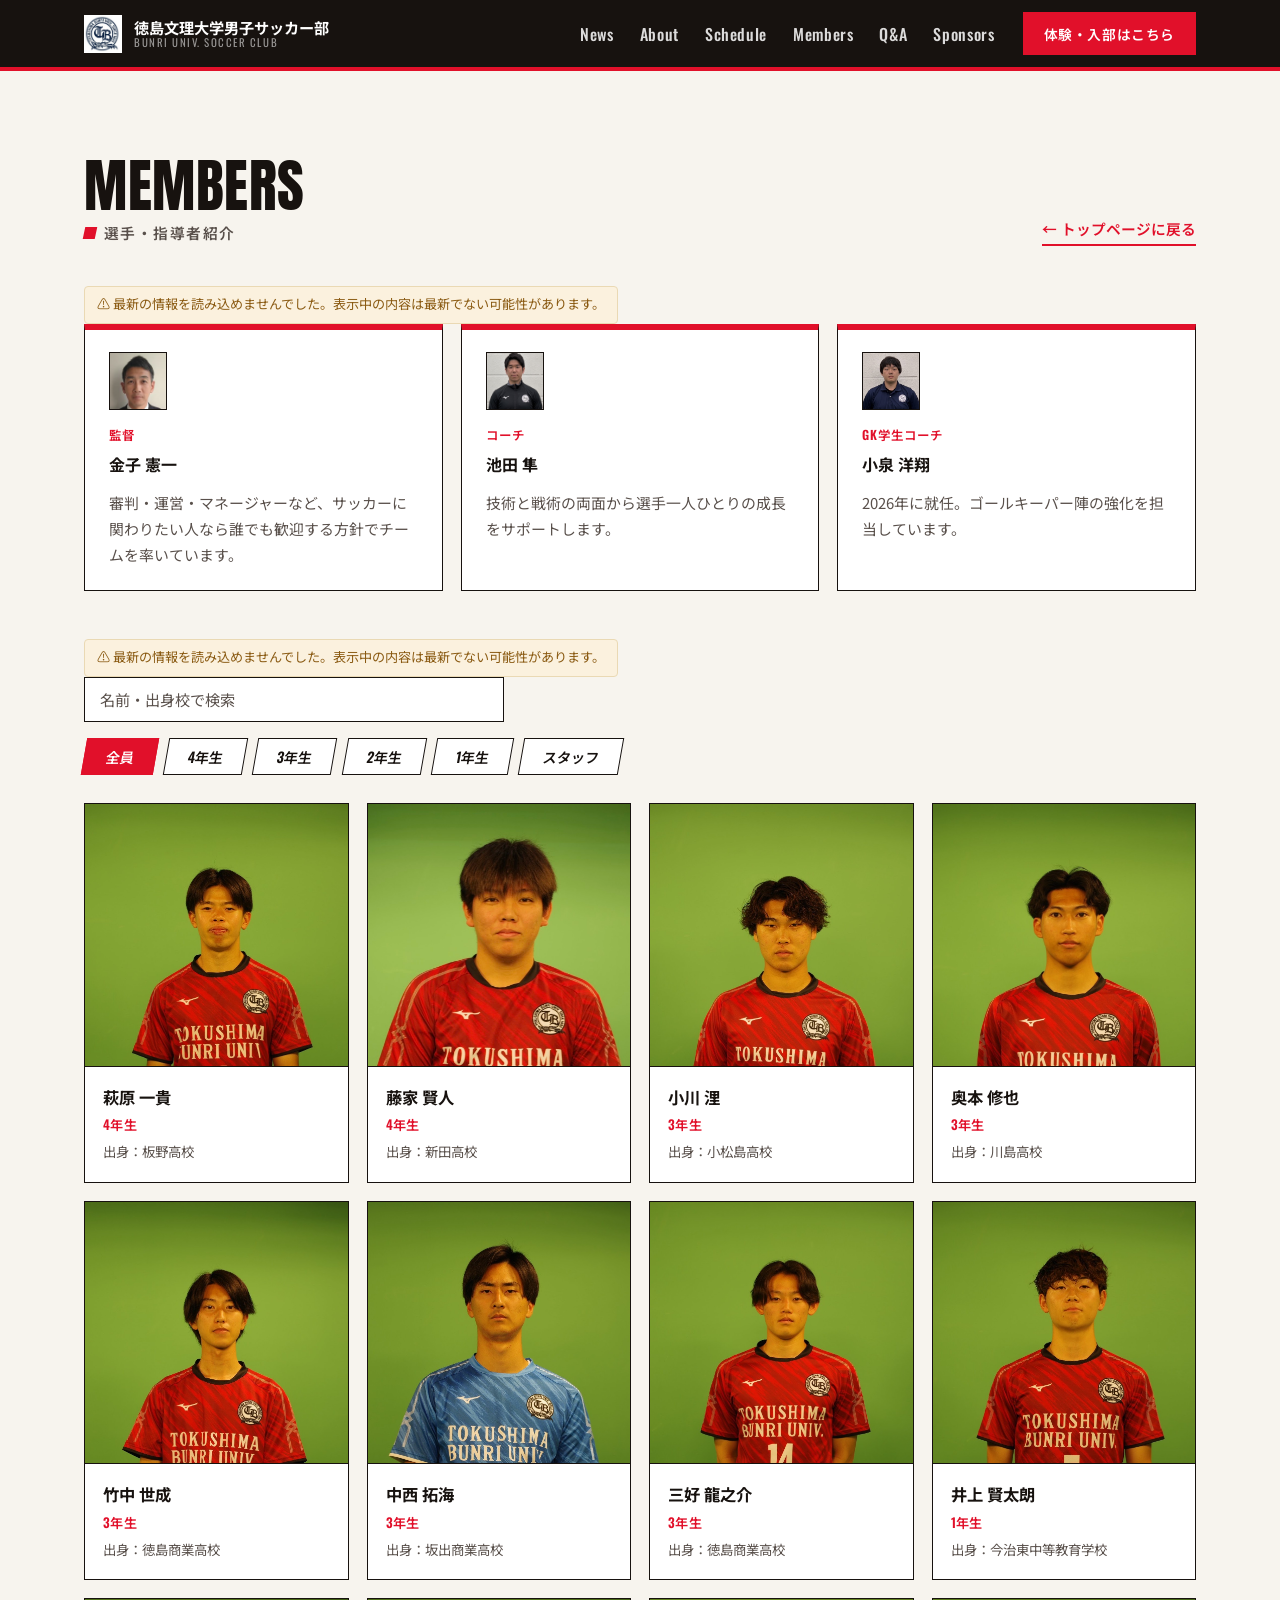
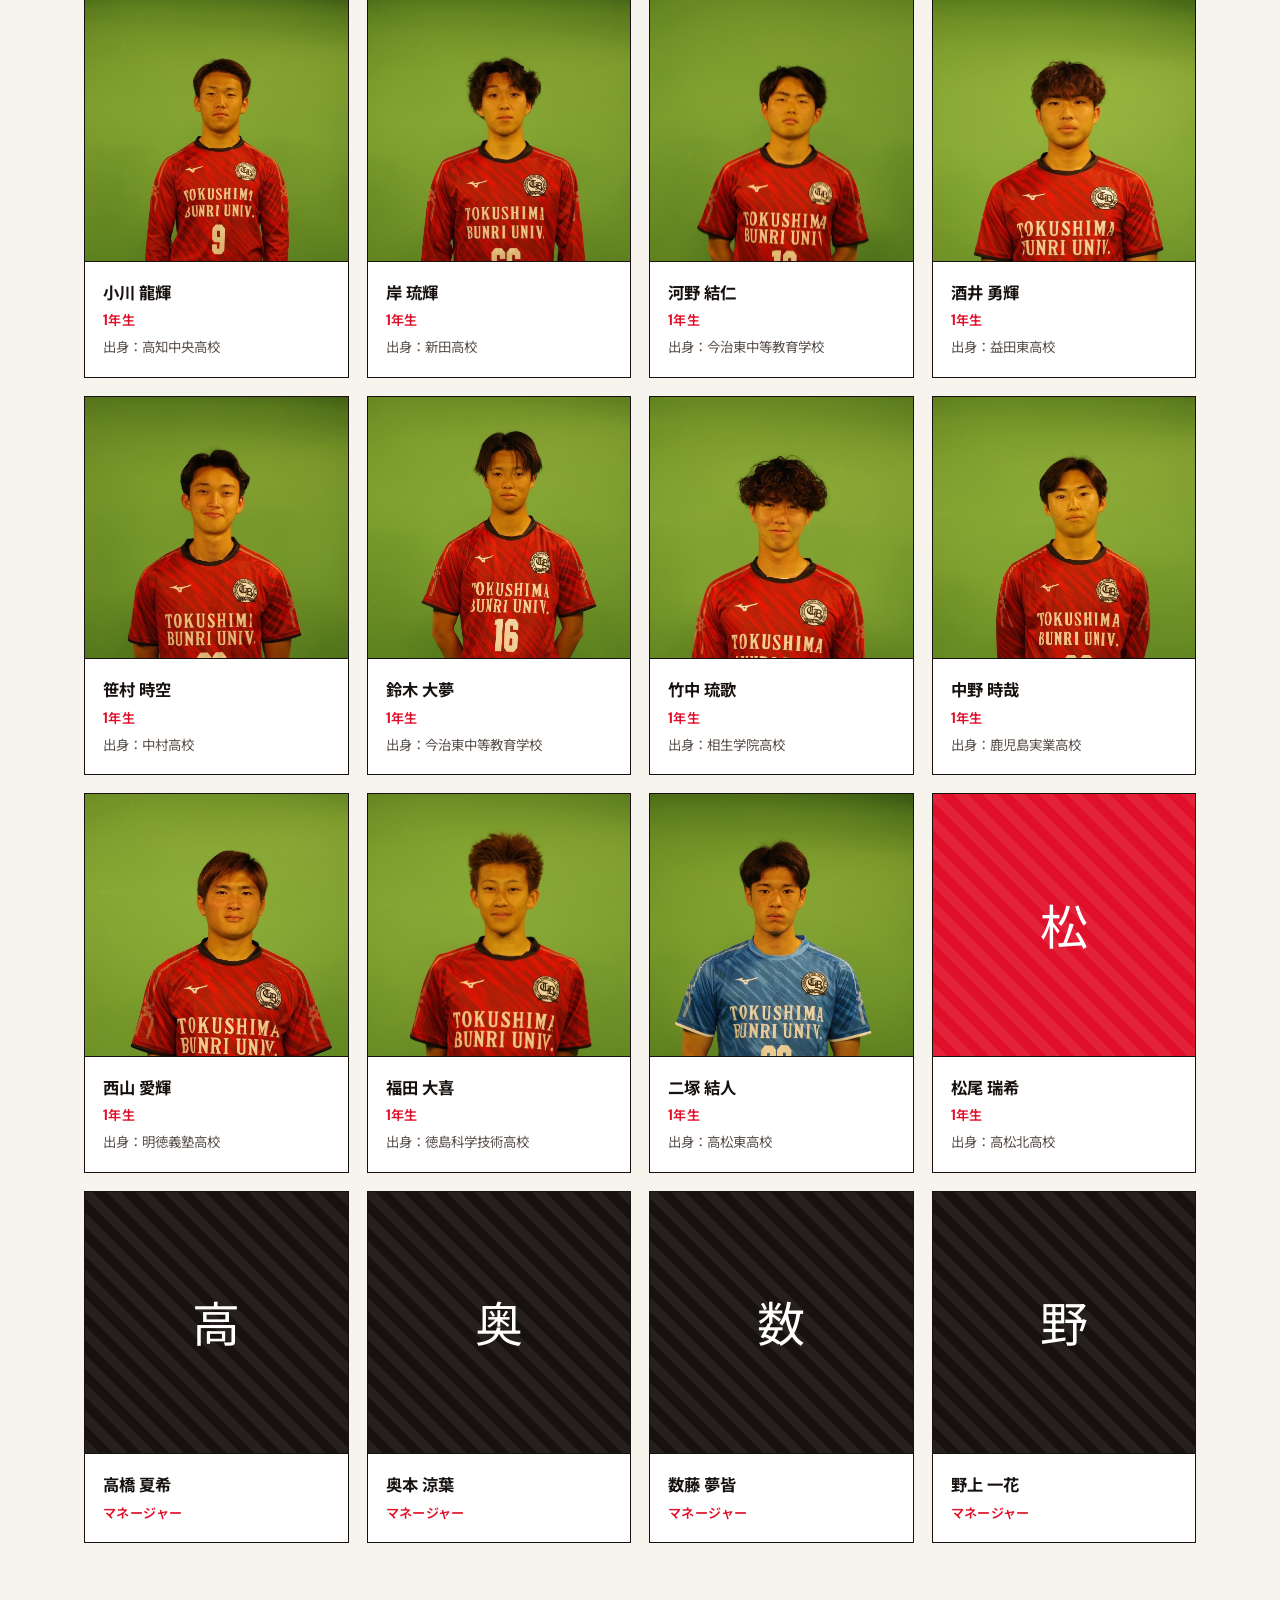
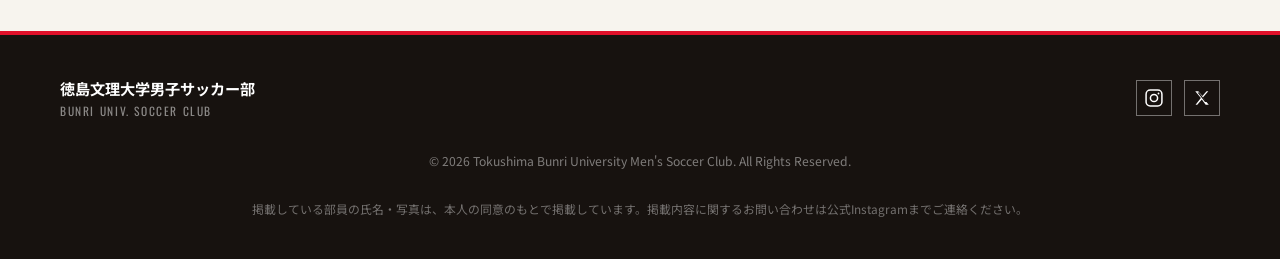
==== members.html @ 6e0c403d "スマホ版の余白をモバイル標準水準に調整 - セクションパディング：88px → 64px（スポーツ系サイトの一般的な水準） - セクション見出し余白を縮小（40px → 28px） - ヒーローエリア" ====
<!DOCTYPE html>
<html lang="ja">
<head>
<meta charset="UTF-8">
<meta name="viewport" content="width=device-width, initial-scale=1.0">
<script>
  // ブラウザの「更新前のスクロール位置を自動で復元する」機能を無効にする
  if ('scrollRestoration' in history) {
    history.scrollRestoration = 'manual';
  }
</script>
<title>部員紹介 | 徳島文理大学男子サッカー部</title>
<meta name="description" content="徳島文理大学男子サッカー部の選手・監督・コーチ紹介です。">

<link rel="icon" href="images/favicon.ico" sizes="any">
<link rel="icon" type="image/png" sizes="32x32" href="images/favicon-32x32.png">
<link rel="icon" type="image/png" sizes="16x16" href="images/favicon-16x16.png">
<link rel="icon" type="image/png" sizes="192x192" href="images/icon-192.png">
<link rel="apple-touch-icon" href="images/apple-touch-icon.png">

<meta property="og:type" content="website">
<meta property="og:site_name" content="徳島文理大学男子サッカー部">
<meta property="og:title" content="部員紹介 | 徳島文理大学男子サッカー部">
<meta property="og:description" content="徳島文理大学男子サッカー部の選手・監督・コーチ紹介です。">
<meta property="og:url" content="https://test-clubsoceer.netlify.app/members.html">
<meta property="og:image" content="https://test-clubsoceer.netlify.app/images/ogp.jpg">
<meta name="twitter:card" content="summary_large_image">
<link rel="preconnect" href="https://fonts.googleapis.com">
<link rel="preconnect" href="https://fonts.gstatic.com" crossorigin>
<link href="https://fonts.googleapis.com/css2?family=Anton&family=Noto+Sans+JP:wght@400;500;700;900&family=Oswald:wght@400;500;600;700&display=swap" rel="stylesheet">
<link rel="stylesheet" href="styles.css">
</head>
<body>

<a class="skip-link" href="#main">本文へスキップ</a>

<!-- ===== HEADER =====
     index.html と同じヘッダーです。クラブ名・SNSリンクなどは data.js の siteData から自動反映されます -->
<header class="site-header" id="top">
  <div class="header-inner">
    <a href="index.html" class="logo" aria-label="徳島文理大学男子サッカー部 トップへ">
      <span class="logo-mark js-logo-initial" aria-hidden="true">B</span>
      <span class="logo-text">
        <span class="logo-jp js-club-name-jp">徳島文理大学男子サッカー部</span>
        <span class="logo-en js-club-name-en">BUNRI UNIV. SOCCER CLUB</span>
      </span>
    </a>

    <button class="nav-toggle" id="navToggle" aria-expanded="false" aria-controls="primaryNav" aria-label="メニューを開く">
      <span></span><span></span><span></span>
    </button>

    <nav class="primary-nav" id="primaryNav">
      <ul>
        <li><a href="news.html" class="nav-link">News</a></li>
        <li><a href="index.html#about" class="nav-link">About</a></li>
        <li><a href="schedule.html" class="nav-link">Schedule</a></li>
        <li><a href="members.html" class="nav-link">Members</a></li>
        <li><a href="index.html#faq" class="nav-link">Q&amp;A</a></li>
        <li><a href="index.html#sponsors" class="nav-link">Sponsors</a></li>
      </ul>
      <a href="#" target="_blank" rel="noopener" class="btn btn-cta nav-cta js-instagram-link">体験・入部はこちら</a>
    </nav>
  </div>
</header>

<main id="main">

  <!-- ===== 部員紹介（ホームと同じ Members の中身を再利用） =====
       中身は data.js の staffData / playersData（またはGoogleスプレッドシート連携）を
       JavaScript で自動的に流し込みます。 -->
  <section class="section members-section">
    <div class="section-inner">
      <div class="section-head">
        <h2 class="section-title"><span class="section-title-en">Members</span><span class="section-title-jp">選手・指導者紹介</span></h2>
        <a href="index.html#members" class="section-link">← トップページに戻る</a>
      </div>

      <p class="sync-warning" id="pageStaffSyncWarning" hidden>⚠ 最新の情報を読み込めませんでした。表示中の内容は最新でない可能性があります。</p>
      <div class="staff-comments" id="pageStaffComments">
        <!-- members-archive.js がここに自動で表示します -->
      </div>

      <p class="sync-warning" id="pagePlayersSyncWarning" hidden>⚠ 最新の情報を読み込めませんでした。表示中の内容は最新でない可能性があります。</p>
      <div class="search-bar">
        <input type="search" id="membersSearchInput" class="search-input" placeholder="名前・出身校で検索" aria-label="部員を名前や出身校で検索">
      </div>
      <div class="filter-bar" role="group" aria-label="選手フィルター">
        <button class="filter-btn is-active" data-filter="all">全員</button>
        <button class="filter-btn" data-filter="4年">4年生</button>
        <button class="filter-btn" data-filter="3年">3年生</button>
        <button class="filter-btn" data-filter="2年">2年生</button>
        <button class="filter-btn" data-filter="1年">1年生</button>
        <button class="filter-btn" data-filter="スタッフ">スタッフ</button>
      </div>

      <div class="player-grid" id="pagePlayerGrid">
        <!-- members-archive.js がここに自動で表示します -->
      </div>
      <p class="filter-empty" id="pageFilterEmpty" hidden>該当する部員がいません。</p>
      <div class="section-extras" id="pageMembersExtras">
        <!-- 「その他」シートで「Membersの「◯◯」」という行を追加すると、ここに自動で表示されます -->
      </div>
    </div>
  </section>

</main>

<!-- ===== FOOTER =====
     index.html と同じフッターです -->
<footer class="site-footer">
  <div class="footer-inner">
    <div class="footer-brand">
      <span class="logo-jp js-club-name-jp">徳島文理大学男子サッカー部</span>
      <span class="logo-en js-club-name-en">BUNRI UNIV. SOCCER CLUB</span>
    </div>

    <ul class="footer-social">
      <li><a href="#" target="_blank" rel="noopener" aria-label="Instagram" class="js-instagram-link">
        <svg viewBox="0 0 24 24" width="20" height="20"><rect x="2.5" y="2.5" width="19" height="19" rx="5" fill="none" stroke="currentColor" stroke-width="1.8"/><circle cx="12" cy="12" r="4.3" fill="none" stroke="currentColor" stroke-width="1.8"/><circle cx="17.4" cy="6.6" r="1.1" fill="currentColor"/></svg>
      </a></li>
      <li><a href="#" target="_blank" rel="noopener" aria-label="X (Twitter)" class="js-x-link">
        <svg viewBox="0 0 24 24" width="18" height="18"><path fill="currentColor" d="M3 3l7.5 9.1L3.4 21h2.3l6-6.9L16.9 21H21l-7.9-9.6L20.4 3h-2.3l-5.6 6.4L7.1 3H3zm3.1 1.6h2l9.9 12.8h-2L6.1 4.6z"/></svg>
      </a></li>
    </ul>

    <p class="footer-copy" id="footerCopy">&copy; 2026 Tokushima Bunri University Men's Soccer Club. All Rights Reserved.</p>
    <p class="footer-note">掲載している部員の氏名・写真は、本人の同意のもとで掲載しています。掲載内容に関するお問い合わせは公式Instagramまでご連絡ください。</p>
  </div>
</footer>

<script src="data.js"></script>
<script src="sheets-sync.js"></script>
<script src="script.js"></script>
<script src="members-archive.js"></script>
</body>
</html>
---- styles.css ----
/* =========================================================
   徳島文理大学男子サッカー部 - スタイルシート
   デザイン方針：部活ポスター風（角ばった・平面的・赤×黒×紙色）
   ・グラデーション、丸角、ぼかし影は使わない
   ・アクセントは「斜めに傾いたタグ」「ベタ塗りのずらし影」
========================================================= */
:root{
  --red:        #E1102A;
  --red-deep:   #A50D20;
  --ink:        #17120F;
  --ink-soft:   #59504B;
  --paper:      #F7F4EE;
  --white:      #FFFFFF;
  --line:       rgba(23,18,15,.18);

  --font-display: "Anton", "Oswald", "Noto Sans JP", sans-serif;
  --font-label: "Oswald", "Noto Sans JP", sans-serif;
  --font-body: "Noto Sans JP", sans-serif;

  --max-width: 1160px;
  --header-height: 66px; /* .site-header の実際の高さの目安（ヒーローを「画面いっぱい」にする計算に使う） */
}

*, *::before, *::after{ box-sizing: border-box; }
html{ scroll-behavior: smooth; }
@media (prefers-reduced-motion: reduce){
  html{ scroll-behavior: auto; }
  *{ animation-duration: .001ms !important; animation-iteration-count: 1 !important; transition-duration: .001ms !important; }
}

body{
  margin: 0;
  font-family: var(--font-body);
  color: var(--ink);
  background: var(--paper);
  line-height: 1.75;
  -webkit-font-smoothing: antialiased;
}

h1, h2, h3{ font-family: var(--font-display); margin: 0; font-weight: 400; }

a{ color: inherit; text-decoration: none; }
ul{ list-style: none; margin: 0; padding: 0; }
img{ max-width: 100%; display: block; }
button{ font-family: inherit; cursor: pointer; }
input, textarea, select{ font-family: inherit; font-size: 1rem; }

::selection{ background: var(--red); color: var(--white); }

.skip-link{
  position: absolute; left: -999px; top: 0;
  background: var(--red); color: var(--white); padding: .6em 1em; z-index: 200;
}
.skip-link:focus{ left: 0; }

:focus-visible{
  outline: 3px solid var(--red);
  outline-offset: 2px;
}

.section-inner{
  max-width: var(--max-width);
  margin: 0 auto;
  padding: 0 24px;
}
.section-inner--narrow{ max-width: 760px; }

.section{ padding: 88px 0; }

/* ---- 見出し：大きな英字＋赤い角形マーク付き日本語ラベル ---- */
.section-head{
  display: flex;
  align-items: flex-end;
  justify-content: space-between;
  gap: 20px;
  margin-bottom: 40px;
  flex-wrap: wrap;
}
.section-link{
  font-family: var(--font-label);
  font-weight: 600;
  font-size: .92rem;
  color: var(--red);
  border-bottom: 2px solid var(--red);
  padding-bottom: 2px;
  white-space: nowrap;
}
.section-link:hover{ background: var(--red); color: var(--white); }

.section-title{
  display: flex;
  flex-direction: column;
  gap: 6px;
  margin-bottom: 44px;
}
.section-head .section-title{ margin-bottom: 0; }
.section-title-en{
  font-family: var(--font-display);
  font-size: clamp(2.5rem, 5.8vw, 3.6rem);
  letter-spacing: .01em;
  color: var(--ink);
  line-height: .95;
  text-transform: uppercase;
}
.section-title-jp{
  font-family: var(--font-label);
  font-size: .92rem;
  font-weight: 600;
  letter-spacing: .1em;
  color: var(--ink-soft);
  display: flex;
  align-items: center;
  gap: 8px;
}
.section-title-jp::before{
  content: "";
  width: 12px;
  height: 12px;
  background: var(--red);
  transform: skewX(-12deg);
  flex-shrink: 0;
}
.section-title--light .section-title-en{ color: var(--white); }
.section-title--light .section-title-jp{ color: rgba(255,255,255,.72); }

.sub-title{
  font-family: var(--font-label);
  font-size: 1.15rem;
  font-weight: 600;
  letter-spacing: .04em;
  color: var(--ink);
  margin: 0 0 20px;
  padding-left: 14px;
  border-left: 5px solid var(--red);
}

/* ---- ボタン：角ばった長方形＋ベタ塗りずらし影 ---- */
.btn{
  display: inline-flex;
  align-items: center;
  justify-content: center;
  gap: .4em;
  padding: .85em 1.7em;
  font-family: var(--font-label);
  font-weight: 600;
  font-size: .96rem;
  letter-spacing: .04em;
  border: 2px solid var(--ink);
  background: transparent;
  color: var(--ink);
  transition: transform .12s ease, box-shadow .12s ease, background-color .12s ease, color .12s ease;
  white-space: nowrap;
}
.btn:hover{
  transform: translate(-3px, -3px);
  box-shadow: 5px 5px 0 var(--ink);
}
.btn-cta{
  background: var(--red);
  border-color: var(--ink);
  color: var(--white);
}
.btn-ghost{
  border-color: var(--ink);
  color: var(--ink);
}
.btn-ghost:hover{ background: var(--ink); color: var(--white); }

/* =========================================================
   HEADER
========================================================= */
.site-header{
  position: sticky;
  top: 0;
  z-index: 100;
  background: var(--ink);
  border-bottom: 4px solid var(--red);
}
.header-inner{
  max-width: var(--max-width);
  margin: 0 auto;
  padding: 12px 24px;
  display: flex;
  align-items: center;
  justify-content: space-between;
  gap: 16px;
}
.logo{
  display: flex;
  align-items: center;
  gap: 12px;
  color: var(--white);
}
.logo-mark{
  display: flex;
  align-items: center;
  justify-content: center;
  width: 38px;
  height: 38px;
  background: var(--red);
  color: var(--white);
  font-family: var(--font-display);
  font-size: 1.25rem;
  flex-shrink: 0;
  overflow: hidden;
}
.logo-mark-img{
  width: 100%;
  height: 100%;
  object-fit: cover;
  display: block;
}
.logo-text{ display: flex; flex-direction: column; line-height: 1.2; }
.logo-jp{ font-weight: 700; font-size: .95rem; }
.logo-en{
  font-family: var(--font-label);
  font-size: .68rem;
  letter-spacing: .14em;
  color: rgba(255,255,255,.55);
}

.nav-toggle{
  display: none;
  flex-direction: column;
  justify-content: center;
  gap: 5px;
  width: 40px;
  height: 40px;
  background: transparent;
  border: none;
  padding: 0;
}
.nav-toggle span{
  display: block;
  height: 2px;
  background: var(--white);
}

.primary-nav{
  display: flex;
  align-items: center;
  gap: 26px;
}
.primary-nav ul{
  display: flex;
  gap: 22px;
}
.nav-link{
  font-family: var(--font-label);
  font-weight: 500;
  font-size: 1rem;
  letter-spacing: .04em;
  color: rgba(255,255,255,.85);
  padding: 6px 2px;
  border-bottom: 2px solid transparent;
  transition: border-color .12s ease, color .12s ease;
}
.nav-link:hover{ color: var(--red); border-color: var(--red); }
.nav-cta{
  padding: .55em 1.4em;
  font-size: .86rem;
  border-color: var(--red);
}
.nav-cta:hover{
  transform: none;
  box-shadow: none;
  background: var(--red-deep);
  border-color: var(--red-deep);
}

@media (max-width: 900px){
  .nav-toggle{ display: flex; }
  .primary-nav{
    position: fixed;
    inset: 66px 0 auto 0;
    background: var(--ink);
    flex-direction: column;
    align-items: stretch;
    padding: 20px 24px 28px;
    gap: 20px;
    border-bottom: 4px solid var(--red);
    transform: translateY(-120%);
    opacity: 0;
    transition: transform .22s ease, opacity .22s ease;
  }
  .primary-nav.is-open{ transform: translateY(0); opacity: 1; }
  .primary-nav ul{ flex-direction: column; gap: 4px; }
  .nav-link{ display: block; padding: 12px 4px; border-bottom: 1px solid rgba(255,255,255,.12); }
  .nav-cta{ text-align: center; margin-top: 4px; }
}

/* =========================================================
   HERO（写真を画面いっぱいに敷き、暗めのベタ塗りパネルで
   文字を読みやすくする。グラデーションではなく単色の半透明を
   使うことで、このサイトの「面で分ける」ポスター的な方針を保つ）
========================================================= */
.hero{
  position: relative;
  overflow: hidden;
  background: var(--ink); /* 写真が読み込まれる前・無い場合の下地 */
  color: var(--white);
  padding: 80px 24px;
  display: flex;
  align-items: center;
  border-bottom: 2px solid var(--ink);
  /* ヘッダー(sticky)の高さを差し引いて、ヘッダー＋ヒーローでちょうど画面1枚分になるようにする。
     dvh対応ブラウザでは、スマホのアドレスバーの出し引きにも自然に追従する */
  height: calc(100vh - var(--header-height));
  height: calc(100dvh - var(--header-height));
  min-height: 480px; /* 極端に低い画面でも文字が窮屈にならないための下限 */
}
/* 写真（1枚 or 複数枚のスライドショー）：背景として画面いっぱいに敷く */
.hero-photo{
  position: absolute;
  inset: 0;
  z-index: 0;
  overflow: hidden;
  background: var(--ink);
}
.hero-slide{
  position: absolute;
  inset: 0;
  opacity: 0;
  transition: opacity 1.1s ease;
  z-index: 0;
}
.hero-slide.is-active{ opacity: 1; z-index: 1; }
.hero-photo-img{
  width: 100%;
  height: 100%;
  object-fit: cover;
  display: block;
}
/* 写真の上に敷く、単色の半透明パネル（文字を読みやすくするため。
   グラデーションは使わない） */
.hero-overlay{
  position: absolute;
  inset: 0;
  z-index: 1;
  background: rgba(10, 8, 7, .52);
  pointer-events: none;
}
/* うっすら赤の斜線テクスチャ（ポスターの網掛け風）。画面全体に敷く */
.hero-arc{
  position: absolute;
  inset: 0;
  z-index: 2;
  pointer-events: none;
  background: repeating-linear-gradient(
    -55deg,
    transparent 0 12px,
    rgba(225,16,42,.1) 12px 14px
  );
}
.hero-inner{ position: relative; z-index: 3; max-width: 640px; }
.eyebrow{
  display: inline-block;
  font-family: var(--font-label);
  letter-spacing: .16em;
  font-size: .78rem;
  font-weight: 600;
  color: var(--white);
  background: var(--red);
  padding: .35em 1em;
  transform: skewX(-10deg);
  margin: 0 0 22px;
}
.hero-copy{
  font-family: var(--font-body);
  font-weight: 900;
  font-size: clamp(2.3rem, 5.4vw, 3.7rem);
  line-height: 1.22;
  letter-spacing: .01em;
  color: var(--white);
  text-shadow: 0 2px 18px rgba(0,0,0,.35); /* 写真の明暗が揺れても文字の輪郭が飛ばないように */
}
.hero-copy-accent{
  display: inline-block;
  background: var(--red);
  color: var(--white);
  padding: 0 .14em;
  transform: skewX(-6deg);
}
.hero-sub{
  margin: 24px 0 32px;
  font-size: 1rem;
  color: rgba(255,255,255,.86);
  max-width: 520px;
}
.hero-actions{ display: flex; gap: 16px; flex-wrap: wrap; margin-bottom: 44px; }
.hero .btn-ghost{ border-color: var(--white); color: var(--white); }
.hero .btn-ghost:hover{ background: var(--white); color: var(--ink); box-shadow: 5px 5px 0 rgba(255,255,255,.35); }

.hero-stats{
  display: flex;
  gap: 40px;
  margin: 0;
  padding-top: 26px;
  border-top: 2px solid rgba(255,255,255,.35);
  flex-wrap: wrap;
}
.hero-stats > div{
  border-left: 4px solid var(--red);
  padding-left: 14px;
}
.hero-stats dt{
  font-family: var(--font-label);
  font-size: .74rem;
  letter-spacing: .08em;
  color: rgba(255,255,255,.72);
  margin-bottom: 4px;
}
.hero-stats dd{
  margin: 0;
  font-family: var(--font-display);
  font-size: 2.1rem;
  line-height: 1;
  color: var(--white);
}
.hero-stats dd span{
  font-size: .95rem;
  font-family: var(--font-label);
  margin-left: 3px;
  color: rgba(255,255,255,.72);
}

/* インジケーター（点）：写真が複数枚（スライドショー）のときだけJSで表示される */
.hero-dots{
  position: absolute;
  bottom: 22px;
  left: 50%;
  transform: translateX(-50%);
  display: flex;
  gap: 8px;
  z-index: 4;
}
.hero-dot{
  width: 9px;
  height: 9px;
  border-radius: 50%;
  background: rgba(255,255,255,.45);
  border: 1.5px solid rgba(255,255,255,.7);
  padding: 0;
  cursor: pointer;
  transition: background .2s;
}
.hero-dot.is-active{ background: var(--white); }

/* 写真が1枚も設定されていない場合のダミー表示 */
.photo-placeholder{
  width: 100%; height: 100%;
  display: flex; flex-direction: column; align-items: center; justify-content: center;
  gap: 10px;
  background:
    repeating-linear-gradient(45deg, rgba(255,255,255,.05) 0 12px, transparent 12px 24px),
    var(--ink);
  color: rgba(255,255,255,.7);
}
.photo-placeholder span{
  font-family: var(--font-label);
  letter-spacing: .18em;
  font-size: .78rem;
}

@media (max-width: 900px){
  .hero{
    /* スマホでは「背景いっぱい＋テキスト重ね」は無理なので、
       上下2段レイアウトに戻す。写真は縁なし・画面幅いっぱいにして
       PC版に近い、面で見せるシンプルな印象にする */
    position: relative;
    background: var(--paper);
    color: var(--ink);
    height: auto;
    min-height: unset;
    padding: 0 0 40px;
    align-items: flex-start;
    flex-wrap: wrap;
    gap: 0;
  }
  .hero-photo{
    position: relative; /* ← これが無いと中のスライド画像がセクション全体に広がってしまう */
    inset: auto;
    z-index: auto;
    width: 100%;
    height: 240px;
    overflow: hidden;
    background: var(--ink);
    border: none;
    box-shadow: none; /* PC版と同じく縁なし・フチなしのシンプルな見せ方に */
    order: -1; /* 写真をテキストより上に配置 */
  }
  .hero-photo-img, .hero-slide, .photo-placeholder{
    width: 100%;
    height: 100%;
    object-fit: cover;
    display: block;
  }
  .hero-overlay{ display: none; /* スマホでは暗パネル不要 */ }
  .hero-arc{
    display: none; /* スマホでは斜線テクスチャ不要 */
  }
  .hero-inner{
    position: static;
    z-index: auto;
    max-width: none;
    width: 100%;
    padding: 28px 20px 0;
    color: var(--ink);
  }
  .eyebrow{ color: var(--white); }
  .hero-copy{ color: var(--ink); text-shadow: none; }
  .hero-copy-accent{ background: var(--red); }
  .hero-sub{ color: var(--ink-soft); }
  .hero .btn-ghost{ border-color: var(--ink); color: var(--ink); }
  .hero .btn-ghost:hover{ background: var(--ink); color: var(--white); }
  .hero-stats{
    border-top: 2px solid var(--ink);
    color: var(--ink);
  }
  .hero-stats > div{ border-left: 4px solid var(--red); }
  .hero-stats dt{ color: var(--ink-soft); }
  .hero-stats dd{ color: var(--ink); }
  .hero-stats dd span{ color: var(--ink-soft); }
  /* 複数枚の写真が設定されているときは、スマホでも切り替え用の点を表示する */
  .hero-dots{ bottom: 10px; }
}

/* =========================================================
   NEWS（カードをやめて新聞の一覧風の行組みに）
========================================================= */
.news-grid{
  display: flex;
  flex-direction: column;
  border-top: 2px solid var(--ink);
}
.news-card{
  display: grid;
  grid-template-columns: 112px 96px 1fr auto;
  grid-template-areas:
    "date tag title more"
    "date tag text  more";
  column-gap: 20px;
  row-gap: 4px;
  align-items: start;
  padding: 20px 4px;
  border-bottom: 1px solid var(--line);
  scroll-margin-top: 90px; /* headerがstickyなので、アンカージャンプ時に隠れないよう余白を確保 */
}
.news-date{
  grid-area: date;
  font-family: var(--font-label);
  font-weight: 600;
  color: var(--ink);
  font-size: .9rem;
  letter-spacing: .02em;
  padding-top: 2px;
}
.news-tag-group{
  grid-area: tag;
  display: flex;
  flex-direction: column;
  align-items: stretch; /* お知らせタグと固定/重要タグの横幅を揃える */
  gap: 6px;
}
.news-tag{
  justify-self: start;
  text-align: center;
  font-family: var(--font-label);
  font-size: .72rem;
  font-weight: 600;
  letter-spacing: .05em;
  padding: .28em .9em;
  transform: skewX(-10deg);
}
.news-tag--match{ background: var(--red); color: var(--white); }
.news-tag--info{ border: 1.5px solid var(--ink); color: var(--ink); }
.news-tag--recruit{ background: var(--ink); color: var(--white); }
.news-tag-pinned{
  text-align: center;
  font-family: var(--font-label);
  font-size: .66rem;
  font-weight: 700;
  letter-spacing: .05em;
  padding: .22em .8em;
  background: var(--paper);
  color: var(--red);
  border: 1.5px solid var(--red);
  transform: skewX(-10deg);
}
.news-title{
  grid-area: title;
  font-family: var(--font-body);
  font-weight: 700;
  font-size: 1.05rem;
  line-height: 1.4;
  margin: 0;
}
.news-text{
  grid-area: text;
  margin: 0;
  color: var(--ink-soft);
  font-size: .9rem;
}
.news-more{
  grid-area: more;
  align-self: center;
  font-family: var(--font-label);
  font-size: .88rem;
  font-weight: 600;
  color: var(--red);
  white-space: nowrap;
}
.news-more::after{ content: " →"; }
.news-more:hover{ text-decoration: underline; }

@media (max-width: 720px){
  .news-card{
    grid-template-columns: auto 1fr;
    grid-template-areas:
      "date tag"
      "title title"
      "text  text"
      "more  more";
    row-gap: 6px;
  }
  .news-tag-group{ justify-self: end; align-items: stretch; }
}

/* =========================================================
   ABOUT
========================================================= */
.about-grid{
  display: grid;
  grid-template-columns: 1fr 1.1fr;
  gap: 48px;
  align-items: start;
  margin-bottom: 56px;
}
.about-slogan{
  font-family: var(--font-body);
  font-weight: 900;
  font-size: 1.9rem;
  color: var(--red);
  margin: 0 0 18px;
  line-height: 1.4;
}
.about-text{ color: var(--ink-soft); }

.about-facts{
  display: grid;
  grid-template-columns: 1fr 1fr;
  gap: 14px;
  margin: 0;
}
/* 「その他」シートで各セクションに自由に追加できる補足カード
   （News/Schedule/Members/Q&A/Sponsors共通。中身が無い時は何も表示されない） */
.section-extras{
  display: grid;
  grid-template-columns: 1fr 1fr;
  gap: 14px;
  margin: 24px 0 0;
  padding: 0;
  list-style: none;
}
.section-extras:empty{ display: none; margin: 0; }
.section-extras--light .fact-card{ background: transparent; border-color: rgba(255,255,255,.35); color: var(--white); }
.section-extras--light .fact-card dt{ color: var(--red); }
.section-extras--light .fact-note{ color: rgba(255,255,255,.6); }
@media (max-width: 640px){
  .section-extras{ grid-template-columns: 1fr; }
}
.fact-card{
  background: var(--white);
  border: 1.5px solid var(--ink);
  padding: 18px 20px;
}
.fact-card dt{
  font-family: var(--font-label);
  font-weight: 600;
  color: var(--red);
  letter-spacing: .05em;
  margin-bottom: 8px;
  font-size: .9rem;
  display: flex;
  align-items: center;
  gap: 7px;
}
.fact-card dt::before{
  content: "";
  width: 9px;
  height: 9px;
  background: var(--red);
  transform: skewX(-12deg);
  flex-shrink: 0;
}
.fact-card dd{ margin: 0; }
.fact-note{ color: var(--ink-soft); font-size: .83rem; }
.fact-note a{ color: var(--red); font-weight: 600; border-bottom: 1px solid var(--red); padding-bottom: 1px; }

.year-schedule-grid{
  display: grid;
  grid-template-columns: repeat(4, 1fr);
  gap: 0 24px;
}
.ys-card{
  border-top: 2px solid var(--ink);
  padding: 12px 2px 18px;
  display: flex;
  flex-direction: column;
  gap: 4px;
}
.ys-month{
  font-family: var(--font-display);
  color: var(--red);
  font-size: 1.35rem;
  line-height: 1;
}
.ys-body{ font-size: .86rem; color: var(--ink-soft); }

@media (max-width: 900px){
  .about-grid{ grid-template-columns: 1fr; }
  .about-facts{ grid-template-columns: 1fr; }
  .year-schedule-grid{ grid-template-columns: repeat(2, 1fr); }
}

/* =========================================================
   SCHEDULE / RESULTS（黒ベタ＋細い斜線テクスチャの掲示板風）
========================================================= */
.results-section{
  background:
    repeating-linear-gradient(-55deg, rgba(255,255,255,.02) 0 2px, transparent 2px 16px),
    var(--ink);
  color: var(--white);
}
.scoreboard{
  border: 1px solid rgba(255,255,255,.3);
}
#scheduleBody{ display: contents; }
#archiveScheduleBody{ display: contents; }
.scoreboard-row{
  display: grid;
  grid-template-columns: 130px 200px 1fr 150px;
  align-items: center;
  padding: 15px 22px;
  border-bottom: 1px solid rgba(255,255,255,.15);
  font-family: var(--font-label);
  letter-spacing: .01em;
}
.scoreboard-row:last-child{ border-bottom: none; }
.scoreboard-row--today{
  border-top: 2px solid var(--red);
}
.scoreboard-row [data-label="対戦相手"]{ font-weight: 600; color: var(--white); }
.opponent-cell{
  display: flex;
  flex-wrap: wrap;
  align-items: baseline;
  column-gap: 10px;
  row-gap: 2px;
}
.opponent-name{ font-weight: 600; color: var(--white); }
.opponent-sub{
  flex-basis: 100%;
  font-family: var(--font-body);
  font-weight: 400;
  font-size: .76rem;
  letter-spacing: 0;
  color: rgba(255,255,255,.55);
}
.ha-badge{
  font-family: var(--font-label);
  font-size: .68rem;
  font-weight: 700;
  letter-spacing: .04em;
  padding: .2em .6em;
  border-radius: 2px;
  transform: skewX(-10deg);
}
.ha-badge.ha-home{ background: var(--red); color: var(--white); }
.ha-badge.ha-away{ background: rgba(255,255,255,.15); color: var(--white); border: 1px solid rgba(255,255,255,.4); }
.scoreboard-head{
  background: rgba(255,255,255,.07);
  font-size: .76rem;
  color: rgba(255,255,255,.6);
  letter-spacing: .14em;
  padding-top: 11px;
  padding-bottom: 11px;
  font-weight: 500;
}
.badge{
  display: inline-flex;
  align-items: center;
  justify-content: center;
  font-family: var(--font-label);
  font-weight: 600;
  font-size: .82rem;
  padding: .3em 1em;
  transform: skewX(-10deg);
}
.badge-link{
  border: 1.5px solid var(--white);
  color: var(--white);
  transition: background-color .12s ease, border-color .12s ease;
}
.badge-link:hover{ background: var(--red); border-color: var(--red); }
.badge-win{ background: var(--red); color: var(--white); }
.badge-lose{ background: rgba(255,255,255,.25); color: var(--white); }
.badge-draw{ border: 1.5px solid rgba(255,255,255,.6); color: var(--white); }
.badge-pending{
  border: 1.5px solid rgba(255,255,255,.4);
  color: rgba(255,255,255,.7);
}

.schedule-more-link{ text-align: center; margin: 18px 0 0; }

.results-note{
  margin-top: 20px;
  color: rgba(255,255,255,.7);
  font-size: .88rem;
}
.results-note a{ color: var(--white); border-bottom: 1px solid rgba(255,255,255,.5); }

@media (max-width: 760px){
  .scoreboard-head{ display: none; }
  .scoreboard-row{
    grid-template-columns: 1fr auto;
    grid-template-areas:
      "date   result"
      "opp    result"
      "comp   result";
    row-gap: 6px;
    column-gap: 14px;
  }
  .scoreboard-row [data-label="日付"]{ grid-area: date; }
  .scoreboard-row [data-label="結果"]{
    grid-area: result;
    justify-self: end;
    align-self: center;
  }
  .scoreboard-row [data-label="対戦相手"]{ grid-area: opp; font-size: 1.05rem; }
  .scoreboard-row [data-label="大会"]{ grid-area: comp; opacity: .7; }
}

/* =========================================================
   MEMBERS
========================================================= */
/* スマホ版のトップページ専用サマリーカード。
   PC版では常に非表示（.members-full がそのまま表示される） */
.members-summary{ display: none; }
.members-summary-photo{
  display: block;
  width: 100%;
  aspect-ratio: 16 / 10;
  object-fit: cover;
  border: 2px solid var(--ink);
  box-shadow: 8px 8px 0 var(--red);
  margin-bottom: 26px;
  background: var(--ink);
}
.members-summary-count{
  font-family: var(--font-display);
  font-size: 1.5rem;
  color: var(--ink);
  margin: 0 0 22px;
}

.staff-comments{
  display: grid;
  grid-template-columns: repeat(3, 1fr);
  gap: 18px;
  margin: 0 0 48px;
}
.comment-card{
  margin: 0;
  background: var(--white);
  border: 1.5px solid var(--ink);
  border-top: 6px solid var(--red);
  padding: 22px 24px;
}
.comment-avatar{
  width: 58px;
  height: 58px;
  object-fit: cover;
  display: block;
  margin-bottom: 14px;
  border: 1.5px solid var(--ink);
}
.comment-role{
  font-family: var(--font-label);
  color: var(--red);
  font-weight: 600;
  letter-spacing: .08em;
  font-size: .78rem;
  margin: 0 0 4px;
}
.comment-name{ font-weight: 700; margin: 0 0 12px; }
.comment-text{ margin: 0; color: var(--ink-soft); font-size: .93rem; }

.search-bar{ margin-bottom: 16px; }
.search-input{
  width: 100%;
  max-width: 420px;
  font-family: var(--font-body);
  font-size: .95rem;
  padding: .7em 1em;
  border: 1.5px solid var(--ink);
  background: var(--white);
  color: var(--ink);
  border-radius: 0; /* 角丸なしのデザイン方針に合わせる */
}
.search-input::placeholder{ color: var(--ink-soft); }
.search-input:focus{
  outline: 2px solid var(--red);
  outline-offset: 1px;
}
/* ブラウザ標準の検索アイコン・クリアボタンの見た目はそのまま活かす */
.search-input::-webkit-search-cancel-button{ cursor: pointer; }

.filter-bar{
  display: flex;
  gap: 10px;
  flex-wrap: wrap;
  margin-bottom: 28px;
}
.filter-btn{
  font-family: var(--font-label);
  font-weight: 600;
  font-size: .88rem;
  padding: .5em 1.5em;
  border: 1.5px solid var(--ink);
  background: var(--white);
  color: var(--ink);
  transform: skewX(-10deg);
  transition: background-color .12s ease, color .12s ease, border-color .12s ease;
}
.filter-btn:hover{ color: var(--red); border-color: var(--red); }
.filter-btn.is-active{
  background: var(--red);
  border-color: var(--red);
  color: var(--white);
}

.player-grid{
  display: grid;
  grid-template-columns: repeat(4, 1fr);
  gap: 18px;
}
.player-card{
  background: var(--white);
  border: 1.5px solid var(--ink);
  overflow: hidden;
  padding-bottom: 18px;
  transition: transform .12s ease, box-shadow .12s ease;
}
.player-card:hover{
  transform: translate(-3px, -3px);
  box-shadow: 6px 6px 0 var(--red);
}
.player-card--staff:hover{ box-shadow: 6px 6px 0 var(--ink); }
.player-card.is-hidden{ display: none; }
.news-card.is-hidden{ display: none; }
.scoreboard-row.is-hidden{ display: none; }
.player-photo{
  aspect-ratio: 1/1;
  background:
    repeating-linear-gradient(45deg, rgba(255,255,255,.07) 0 10px, transparent 10px 20px),
    var(--red);
  display: flex;
  align-items: center;
  justify-content: center;
  border-bottom: 1.5px solid var(--ink);
}
.player-card--staff .player-photo{
  background:
    repeating-linear-gradient(45deg, rgba(255,255,255,.06) 0 10px, transparent 10px 20px),
    var(--ink);
}
.player-photo-img{
  width: 100%;
  height: 100%;
  object-fit: cover;
  display: block;
}
.player-initial{
  font-family: var(--font-display);
  font-size: 3rem;
  color: var(--white);
}
.player-name{
  margin: 16px 18px 2px;
  font-size: 1.02rem;
  font-family: var(--font-body);
  font-weight: 700;
}
.player-meta{
  margin: 0 18px;
  color: var(--red);
  font-weight: 600;
  font-size: .82rem;
  letter-spacing: .03em;
  font-family: var(--font-label);
}
.player-quote{ margin: 4px 18px 0; color: var(--ink-soft); font-size: .84rem; }

.filter-empty{
  text-align: center;
  color: var(--ink-soft);
  padding: 40px 0;
}
.member-more-link{ text-align: center; margin: 8px 0 0; }
.news-more-link{ text-align: center; margin: 18px 0 0; }
.section-note{
  text-align: center;
  margin: 18px 0 0;
  font-size: .85rem;
  color: var(--ink-soft);
}
.section-note--light{ color: rgba(255,255,255,.6); }

@media (max-width: 900px){
  .staff-comments{ grid-template-columns: 1fr; }
  .player-grid{ grid-template-columns: repeat(3, 1fr); }
  .members-summary{ display: block; }
  .members-full{ display: none; }
}
@media (max-width: 640px){
  .player-grid{ grid-template-columns: repeat(2, 1fr); gap: 12px; }
}

/* =========================================================
   FAQ / アコーディオン
========================================================= */
.accordion{ border-top: 2px solid var(--ink); }
.accordion-item{ border-bottom: 1px solid var(--line); }
.accordion-item h3{ margin: 0; }
.accordion-trigger{
  width: 100%;
  display: flex;
  align-items: center;
  gap: 14px;
  background: none;
  border: none;
  text-align: left;
  padding: 22px 4px;
  font-family: var(--font-body);
  font-size: 1.02rem;
  font-weight: 700;
  color: var(--ink);
}
.q-mark{
  font-family: var(--font-display);
  background: var(--red);
  color: var(--white);
  width: 28px; height: 28px;
  min-width: 28px;
  display: flex; align-items: center; justify-content: center;
  font-size: .95rem;
  transform: skewX(-8deg);
}
.accordion-trigger::after{
  content: "+";
  margin-left: auto;
  font-family: var(--font-display);
  font-size: 1.6rem;
  color: var(--red);
  transition: transform .18s ease;
}
.accordion-trigger[aria-expanded="true"]::after{ transform: rotate(45deg); }
.accordion-panel{
  padding: 0 4px 22px 46px;
  color: var(--ink-soft);
}
.accordion-panel p{ margin: 0; }
.accordion-panel a{ color: var(--red); border-bottom: 1px solid var(--red); }
.faq-more{
  display: inline-block;
  margin-top: 10px;
  font-family: var(--font-label);
  font-weight: 600;
  font-size: .85rem;
  color: var(--red);
  border-bottom: none;
}
.faq-more::after{ content: " →"; }
.faq-more:hover{ text-decoration: underline; }

/* =========================================================
   SPONSORS
========================================================= */
.sponsors-lead{ color: var(--ink-soft); margin-bottom: 30px; max-width: 640px; }
.sponsor-grid{
  display: grid;
  grid-template-columns: repeat(2, 1fr);
  gap: 18px;
}
.sponsor-card{
  display: flex;
  flex-direction: column;
  gap: 16px;
  background: var(--white);
  border: 1.5px solid var(--ink);
  padding: 20px;
}
.sponsor-logo{
  display: flex;
  align-items: center;
  justify-content: center;
  min-height: 84px;
  background: var(--white);
  border: 1px solid var(--line);
  padding: 14px;
  transition: border-color .12s ease;
}
.sponsor-logo:hover{ border-color: var(--red); }
.sponsor-logo img{ max-height: 62px; width: auto; }
.sponsor-logo span{
  font-family: var(--font-label);
  font-weight: 600;
  color: var(--ink-soft);
  text-align: center;
  font-size: .95rem;
}
.sponsor-info{ display: flex; flex-direction: column; gap: 6px; }
.sponsor-name{ margin: 0; font-weight: 700; font-size: .98rem; }
.sponsor-address{ margin: 0; font-size: .8rem; color: var(--ink-soft); }
.sponsor-desc{ margin: 0; font-size: .88rem; color: var(--ink-soft); line-height: 1.7; }

.sponsor-support{
  margin-top: 56px;
  padding-top: 44px;
  border-top: 2px solid var(--ink);
}
.support-grid{
  display: grid;
  grid-template-columns: repeat(2, 1fr);
  gap: 18px;
  margin-bottom: 24px;
}
.support-card{
  background: var(--white);
  border: 1.5px solid var(--ink);
  padding: 22px 24px;
}
.support-image-link{
  position: relative;
  display: block;
  margin-bottom: 16px;
  cursor: zoom-in;
}
.support-image-link::after{
  content: "🔍 拡大表示";
  position: absolute;
  right: 10px;
  bottom: 10px;
  background: rgba(23,18,15,.78);
  color: var(--white);
  font-family: var(--font-label);
  font-size: .72rem;
  font-weight: 600;
  padding: .3em .7em;
  opacity: 0;
  transition: opacity .15s ease;
}
.support-image-link:hover::after,
.support-image-link:focus-visible::after{ opacity: 1; }
.support-image{
  width: 100%;
  border: 1px solid var(--line);
  margin-bottom: 0;
  display: block;
}
.support-title{
  font-family: var(--font-body);
  font-size: 1.02rem;
  font-weight: 700;
  margin: 0 0 8px;
  color: var(--red);
}
.support-lead{ margin: 0 0 14px; font-size: .92rem; color: var(--ink-soft); }
.support-list{
  display: flex;
  flex-direction: column;
  gap: 8px;
  list-style: none;
  margin: 0;
  padding: 0;
}
.support-list li{
  font-size: .88rem;
  color: var(--ink-soft);
  padding-left: 1.15em;
  position: relative;
  line-height: 1.6;
}
.support-list li::before{
  content: "";
  position: absolute;
  left: 0;
  top: .55em;
  width: 7px;
  height: 7px;
  background: var(--red);
  transform: skewX(-12deg);
}
.support-contact{
  font-size: .9rem;
  color: var(--ink-soft);
  margin: 0 0 20px;
}
.support-contact a{ color: var(--red); font-weight: 700; border-bottom: 1px solid var(--red); }

.support-cta{
  display: flex;
  width: fit-content;
  margin: 0 auto;
}

@media (max-width: 760px){
  .sponsor-grid{ grid-template-columns: 1fr; }
  .support-grid{ grid-template-columns: 1fr; }
}

/* =========================================================
   CONTACT
========================================================= */
.contact-lead{ color: var(--ink-soft); margin-bottom: 24px; }
.contact-alt{
  background: var(--white);
  border: 1.5px solid var(--ink);
  border-left: 8px solid var(--red);
  padding: 18px 22px;
  margin-bottom: 28px;
}
.contact-alt p{ margin: 0 0 8px; font-size: .92rem; font-weight: 700; }
.contact-alt-links{ display: flex; gap: 20px; flex-wrap: wrap; }
.contact-alt-links a{
  color: var(--red);
  font-weight: 600;
  font-size: .92rem;
  border-bottom: 1px solid var(--red);
}

.gform-button{
  display: flex;
  width: 100%;
  padding: 1.05em;
  font-size: 1rem;
}

.contact-note{
  margin-top: 18px;
  font-size: .86rem;
  color: var(--ink-soft);
}
.contact-note a{ color: var(--red); border-bottom: 1px solid var(--red); }

/* =========================================================
   FOOTER
========================================================= */
.site-footer{
  background: var(--ink);
  color: rgba(255,255,255,.8);
  padding: 40px 24px;
  border-top: 4px solid var(--red);
}
.footer-inner{
  max-width: var(--max-width);
  margin: 0 auto;
  display: flex;
  flex-wrap: wrap;
  align-items: center;
  justify-content: space-between;
  gap: 20px;
}
.footer-brand{ display: flex; flex-direction: column; }
.footer-brand .logo-jp{ color: var(--white); font-weight: 700; }
.footer-brand .logo-en{
  font-family: var(--font-label);
  letter-spacing: .14em;
  font-size: .72rem;
  color: rgba(255,255,255,.5);
}
.footer-social{ display: flex; gap: 12px; }
.footer-social a{
  width: 36px; height: 36px;
  display: flex; align-items: center; justify-content: center;
  border: 1.5px solid rgba(255,255,255,.4);
  color: var(--white);
  transition: border-color .12s ease, color .12s ease;
}
.footer-social a:hover{ border-color: var(--red); color: var(--red); }
.footer-copy{
  width: 100%;
  text-align: center;
  font-size: .76rem;
  color: rgba(255,255,255,.45);
  margin: 10px 0 0;
}
.footer-note{
  width: 100%;
  text-align: center;
  font-size: .74rem;
  color: rgba(255,255,255,.4);
  margin: 6px 0 0;
}

/* =========================================================

/* =========================================================
   NEWS ARCHIVE PAGE（news.html：更新一覧ページ）
   ホームの News セクションと同じ .news-grid / .news-card を再利用し、
   「詳しく見る」をアコーディオンの開閉ボタンにしたもの。
========================================================= */

/* 「詳しく見る」を <a> ではなく <button> として使うためのリセット
   （見た目は .news-more の基本スタイルをそのまま流用する） */
button.news-more{
  background: none;
  border: none;
  padding: 0;
  cursor: pointer;
  font-family: inherit;
}
/* 矢印アイコンを開閉状態に応じて切り替える（ホームの <a> 版には
   aria-expanded が無いので、この一覧ページの分だけに適用される） */
.news-more[aria-expanded]::after{ content: " ▾"; }
.news-more[aria-expanded="true"]::after{ content: " ▴"; }

/* 開閉する詳細パネル（.news-card のグリッドに全幅の行として追加する） */
.news-detail{
  grid-column: 1 / -1;
  margin-top: 6px;
  padding-top: 14px;
  border-top: 1px dashed var(--line);
  color: var(--ink-soft);
  font-size: .92rem;
  line-height: 1.8;
  white-space: pre-line;
}
.news-detail p{ margin: 0 0 10px; }
.news-detail p:last-child{ margin-bottom: 0; }
.news-detail a{ color: var(--red); font-weight: 600; border-bottom: 1px solid var(--red); white-space: normal; }
.news-detail-image{
  display: block;
  width: 100%;
  max-width: 420px;
  height: auto;
  border: 1px solid var(--line);
  margin: 0;
}
.news-detail-image-link{
  position: relative;
  display: block;
  max-width: 420px;
  margin: 4px 0 14px;
  cursor: zoom-in;
}
.news-detail-image-link::after{
  content: "🔍 拡大表示";
  position: absolute;
  right: 10px;
  bottom: 10px;
  background: rgba(23,18,15,.78);
  color: var(--white);
  font-family: var(--font-label);
  font-size: .72rem;
  font-weight: 600;
  padding: .3em .7em;
  opacity: 0;
  transition: opacity .15s ease;
}
.news-detail-image-link:hover::after,
.news-detail-image-link:focus-visible::after{ opacity: 1; }

@media (max-width: 720px){
  .news-detail{ grid-column: 1 / -1; }
}

/* =========================================================
   同期エラーの注意書き（Googleシートの読み込みに失敗した時だけ表示）
========================================================= */
.sync-warning{
  display: flex;
  align-items: center;
  gap: 6px;
  margin: 10px 0 0;
  padding: .5em .9em;
  font-size: .82rem;
  color: #8A5A12;
  background: #FBF1DE;
  border: 1px solid #EAD9B4;
  border-radius: 4px;
  width: fit-content;
}
/* display:flex が [hidden] より後に評価されると、JSで hidden=true にしても
   表示され続けてしまう。hidden属性が付いている時は必ず非表示にする */
.sync-warning[hidden]{ display: none; }
.sync-warning--light{
  color: #F4D9A0;
  background: rgba(255,255,255,.08);
  border-color: rgba(244,217,160,.35);
}

/* =========================================================
   スマホ余白調整（スクロール量削減）
   ベースのスタイルはそのまま維持し、スマホのみ上書き
   参考基準：Jリーグクラブ公式・大学スポーツ系サイトのモバイル余白
========================================================= */
@media (max-width: 900px) {
  /* セクション間の余白：88px → 64px（一般的なスポーツ系サイトの水準） */
  .section { padding: 64px 0; }
  /* セクション横パディング：24px → 16px（コンテンツ幅を確保） */
  .section-inner { padding: 0 16px; }
  /* セクション見出し下の余白を縮小 */
  .section-head { margin-bottom: 28px; }
  .section-title { margin-bottom: 28px; }

  /* ヒーローエリア：内側の余白と各要素の間隔を詰める */
  .hero { padding: 0 0 32px; }
  .hero-photo { height: 260px; }
  .hero-inner { padding: 22px 16px 0; }
  .eyebrow { margin: 0 0 16px; }
  .hero-copy { font-size: clamp(1.85rem, 5.4vw, 3.7rem); }
  .hero-sub { margin: 16px 0 24px; }
  .hero-actions { margin-bottom: 28px; gap: 10px; }
  .hero-stats { gap: 24px; padding-top: 20px; }

  /* About：スローガンのフォントサイズと余白を縮小 */
  .about-slogan { font-size: 1.6rem; margin-bottom: 14px; }
  .about-grid { margin-bottom: 32px; }
  .about-facts { gap: 10px; }
  .fact-card { padding: 14px 16px; }

  /* FAQ：トリガーの縦パディングをわずかに縮小 */
  .accordion-trigger { padding: 18px 4px; }
  .accordion-panel { padding-bottom: 18px; }

  /* スポンサー：支援内容ブロックの上余白を縮小 */
  .sponsor-support { margin-top: 36px; padding-top: 28px; }

  /* フッター */
  .site-footer { padding: 32px 16px; }
}
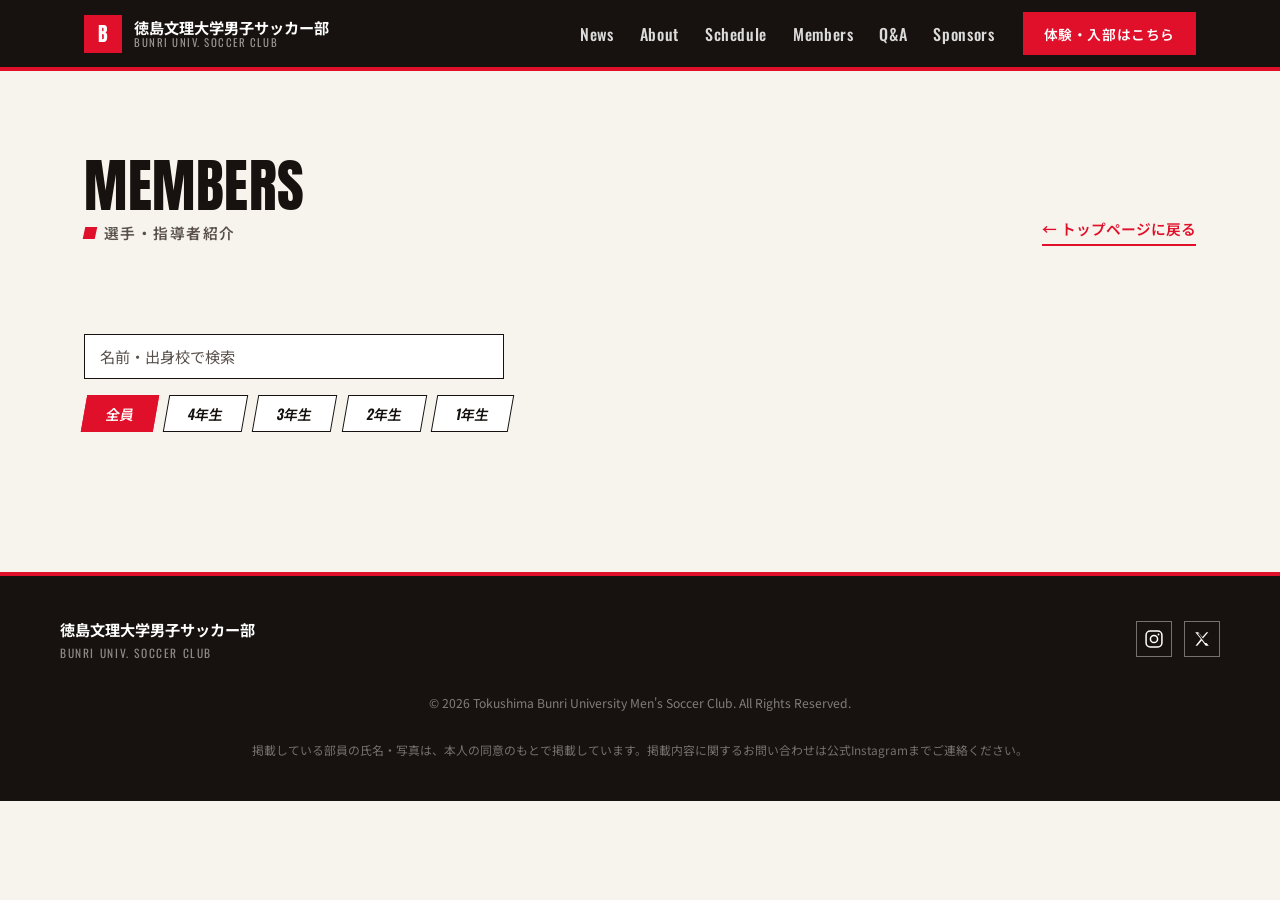
==== commit 131d5856: "Add files via upload" ====
--- a/members.html
+++ b/members.html
@@ -1,4 +1,4 @@
-<!DOCTYPE html>
+﻿<!DOCTYPE html>
 <html lang="ja">
 <head>
 <meta charset="UTF-8">
@@ -11,6 +11,8 @@
 </script>
 <title>部員紹介 | 徳島文理大学男子サッカー部</title>
 <meta name="description" content="徳島文理大学男子サッカー部の選手・監督・コーチ紹介です。">
+<link rel="canonical" href="https://tbu-soccerclub.netlify.app/members.html">
+<meta property="og:locale" content="ja_JP">
 
 <link rel="icon" href="images/favicon.ico" sizes="any">
 <link rel="icon" type="image/png" sizes="32x32" href="images/favicon-32x32.png">
@@ -22,14 +24,24 @@
 <meta property="og:site_name" content="徳島文理大学男子サッカー部">
 <meta property="og:title" content="部員紹介 | 徳島文理大学男子サッカー部">
 <meta property="og:description" content="徳島文理大学男子サッカー部の選手・監督・コーチ紹介です。">
-<meta property="og:url" content="https://test-clubsoceer.netlify.app/members.html">
-<meta property="og:image" content="https://test-clubsoceer.netlify.app/images/ogp.jpg">
+<meta property="og:url" content="https://tbu-soccerclub.netlify.app/members.html">
+<meta property="og:image" content="https://tbu-soccerclub.netlify.app/images/ogp.jpg">
 <meta name="twitter:card" content="summary_large_image">
 <link rel="preconnect" href="https://fonts.googleapis.com">
 <link rel="preconnect" href="https://fonts.gstatic.com" crossorigin>
 <link href="https://fonts.googleapis.com/css2?family=Anton&family=Noto+Sans+JP:wght@400;500;700;900&family=Oswald:wght@400;500;600;700&display=swap" rel="stylesheet">
 <link rel="stylesheet" href="styles.css">
-</head>
+
+<script type="application/ld+json">
+{
+  "@context": "https://schema.org",
+  "@type": "BreadcrumbList",
+  "itemListElement": [
+    { "@type": "ListItem", "position": 1, "name": "ホーム", "item": "https://tbu-soccerclub.netlify.app/" },
+    { "@type": "ListItem", "position": 2, "name": "部員紹介", "item": "https://tbu-soccerclub.netlify.app/members.html" }
+  ]
+}
+</script></head>
 <body>
 
 <a class="skip-link" href="#main">本文へスキップ</a>
@@ -72,7 +84,7 @@
   <section class="section members-section">
     <div class="section-inner">
       <div class="section-head">
-        <h2 class="section-title"><span class="section-title-en">Members</span><span class="section-title-jp">選手・指導者紹介</span></h2>
+        <h1 class="section-title"><span class="section-title-en">Members</span><span class="section-title-jp">選手・指導者紹介</span></h1>
         <a href="index.html#members" class="section-link">← トップページに戻る</a>
       </div>
 
@@ -85,13 +97,14 @@
       <div class="search-bar">
         <input type="search" id="membersSearchInput" class="search-input" placeholder="名前・出身校で検索" aria-label="部員を名前や出身校で検索">
       </div>
-      <div class="filter-bar" role="group" aria-label="選手フィルター">
+      <div class="filter-bar" role="group" aria-label="選手フィルター" id="filterBar">
         <button class="filter-btn is-active" data-filter="all">全員</button>
         <button class="filter-btn" data-filter="4年">4年生</button>
         <button class="filter-btn" data-filter="3年">3年生</button>
         <button class="filter-btn" data-filter="2年">2年生</button>
         <button class="filter-btn" data-filter="1年">1年生</button>
-        <button class="filter-btn" data-filter="スタッフ">スタッフ</button>
+        <!-- スタッフの役職ボタンは、スプレッドシートの「役職」列に入力された
+             文字ごとに members-archive.js が自動で生成してここに追加します -->
       </div>
 
       <div class="player-grid" id="pagePlayerGrid">
@@ -130,6 +143,7 @@
 </footer>
 
 <script src="data.js"></script>
+<script src="common.js"></script>
 <script src="sheets-sync.js"></script>
 <script src="script.js"></script>
 <script src="members-archive.js"></script>
